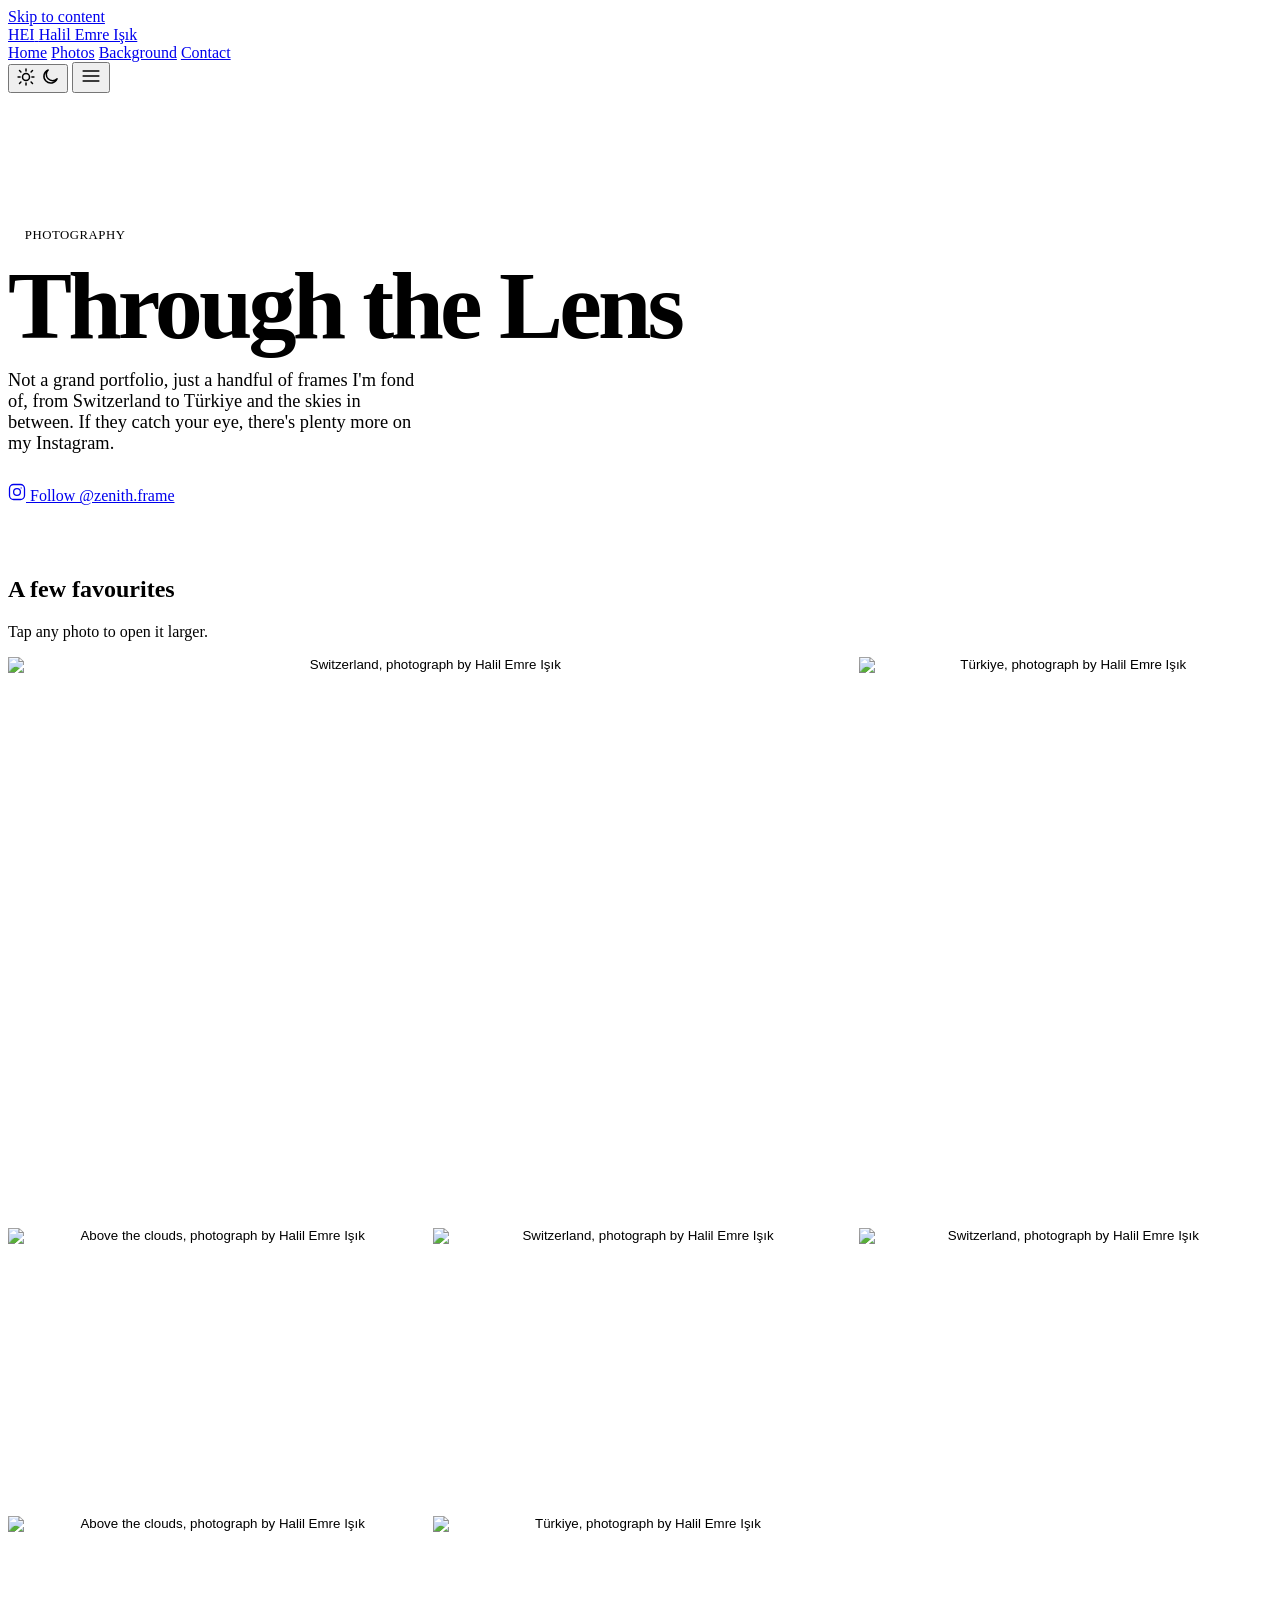
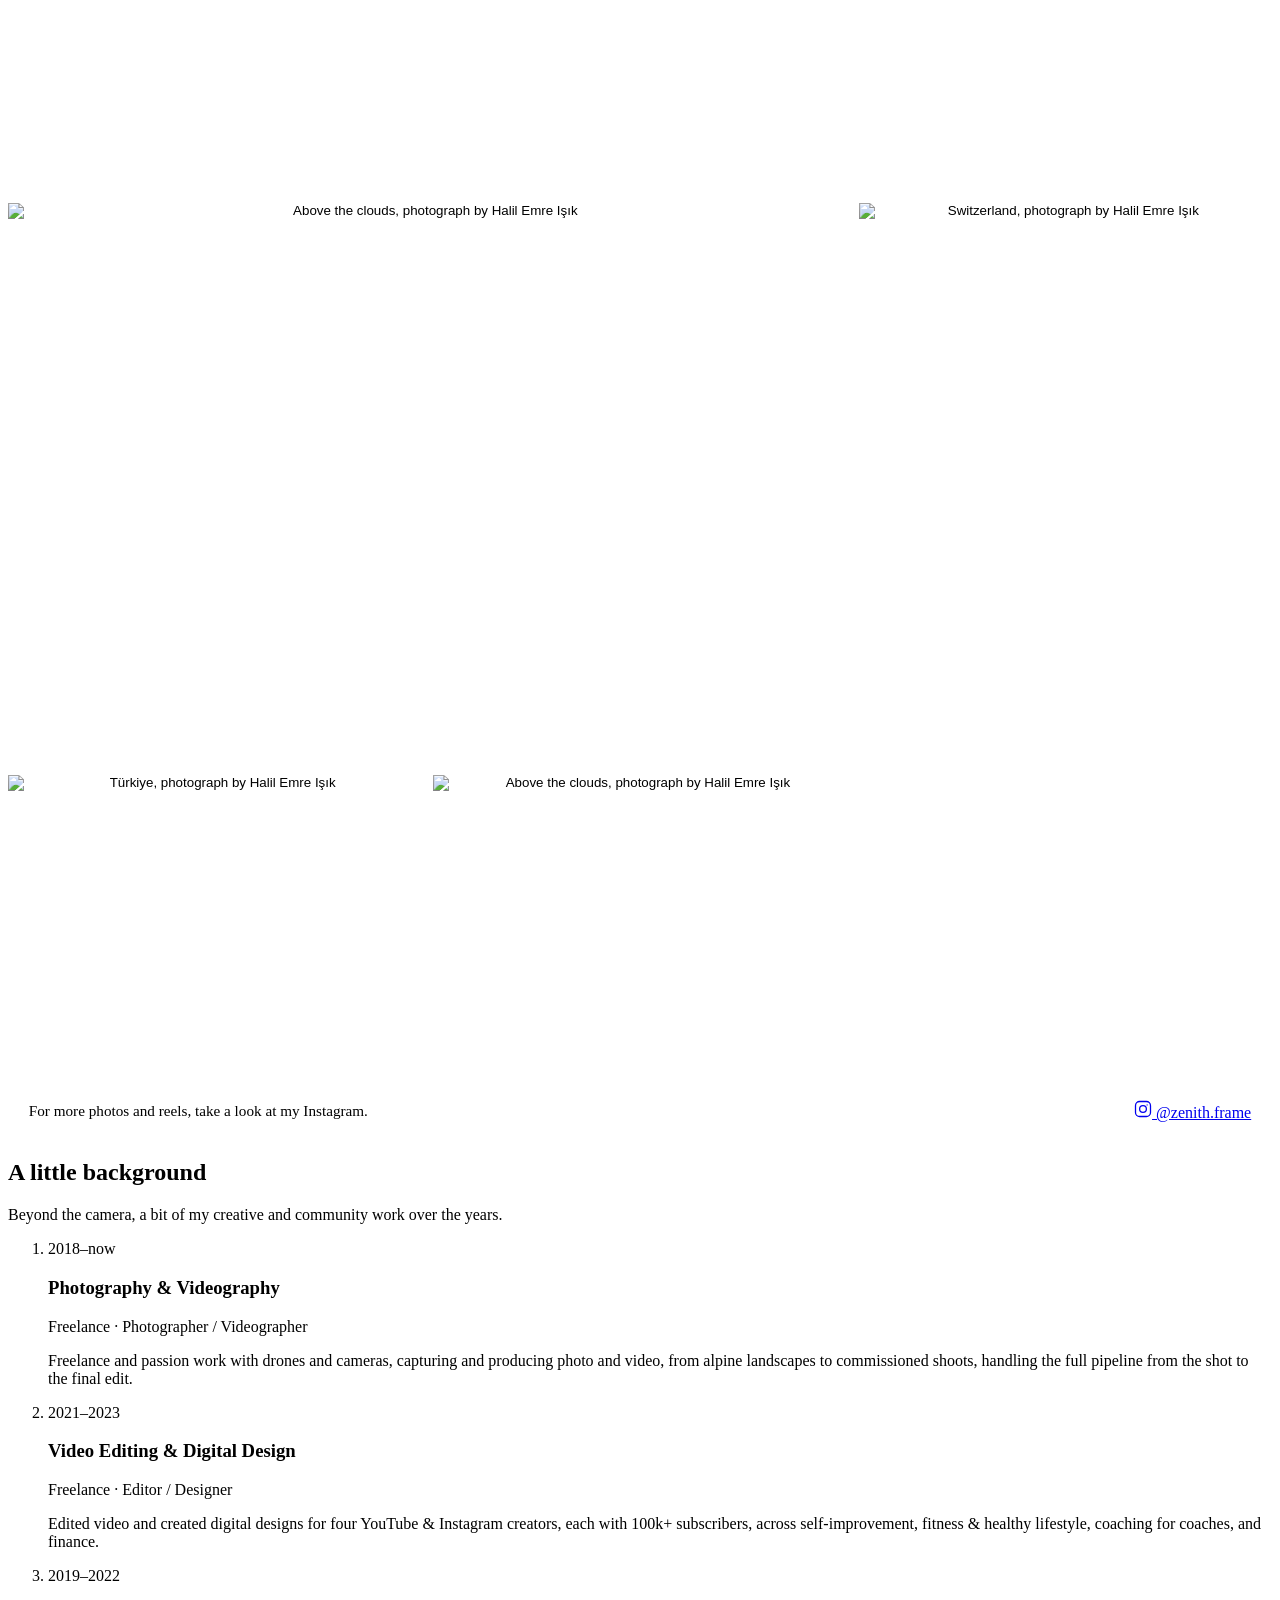
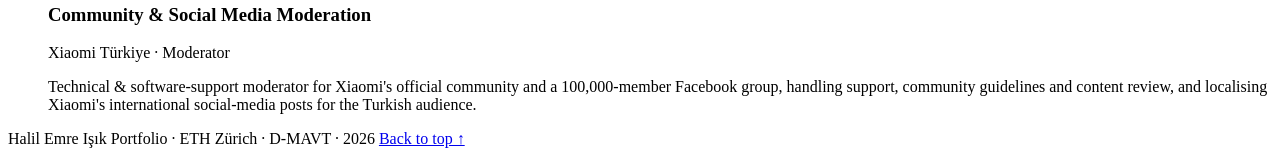
==== portfolio.html @ f8daff3b "Add files via upload" ====
<!DOCTYPE html>
<html lang="en">
<head>
  <meta charset="UTF-8" />
  <meta name="viewport" content="width=device-width, initial-scale=1.0" />
  <title>Portfolio · Halil Emre Işık</title>
  <meta name="description" content="Photography, drone videography, and content work by Halil Emre Işık · ETH Zürich." />
  <meta name="author" content="Halil Emre Işık" />

  <link rel="preconnect" href="https://fonts.googleapis.com" />
  <link rel="preconnect" href="https://fonts.gstatic.com" crossorigin />
  <link href="https://fonts.googleapis.com/css2?family=IBM+Plex+Mono:wght@400;500&family=IBM+Plex+Sans:wght@400;500;600&family=Space+Grotesk:wght@500;600;700&display=swap" rel="stylesheet" />

  <link rel="stylesheet" href="css/style.css" />

  <style>
    /* ============================================================
       PORTFOLIO PAGE - extra styles only
       ============================================================ */

    /* Banner */
    .port-banner {
      padding-top: calc(68px + clamp(2.5rem, 5vw, 4.5rem));
      padding-bottom: clamp(2rem, 4vw, 3.25rem);
      border-bottom: 1px solid var(--line);
    }
    .port-banner__eyebrow {
      display: inline-flex;
      align-items: center;
      gap: 0.55rem;
      font-family: var(--font-mono);
      font-size: 0.8rem;
      letter-spacing: 0.04em;
      text-transform: uppercase;
      color: var(--muted);
      margin: 0 0 1.1rem;
    }
    .port-banner__eyebrow .dot {
      width: 8px; height: 8px;
      border-radius: 50%;
      background: var(--accent);
      box-shadow: 0 0 0 4px var(--accent-soft);
      flex-shrink: 0;
    }
    .port-banner__title {
      font-family: var(--font-display);
      font-size: clamp(3rem, 8vw, 6rem);
      font-weight: 700;
      letter-spacing: -0.04em;
      color: var(--text-strong);
      line-height: 0.95;
      margin: 0 0 1.1rem;
    }
    .port-banner__sub {
      color: var(--muted);
      font-size: clamp(1rem, 0.95rem + 0.3vw, 1.15rem);
      max-width: 46ch;
      margin-bottom: 1.85rem;
      text-wrap: pretty;
    }
    .port-nav {
      display: flex;
      flex-wrap: wrap;
      gap: 0.5rem;
    }
    .port-nav a {
      display: inline-flex;
      align-items: center;
      gap: 0.4rem;
      font-size: 0.88rem;
      font-weight: 500;
      padding: 0.48rem 1.1rem;
      border: 1px solid var(--line-strong);
      border-radius: 999px;
      color: var(--text);
      background: var(--surface);
      transition: border-color 0.2s ease, color 0.2s ease, transform 0.15s ease;
    }
    .port-nav a:hover {
      border-color: var(--accent);
      color: var(--accent);
      transform: translateY(-2px);
    }

    /* ── Photo grid ─────────────────────────────────────────── */
    .photo-grid {
      display: grid;
      grid-template-columns: repeat(3, 1fr);
      gap: 0.75rem;
    }
    .photo-cell {
      aspect-ratio: 3 / 2;
      border-radius: var(--radius-sm);
      overflow: hidden;
      position: relative;
      background-color: var(--bg-2);
      background-image:
        repeating-linear-gradient(
          -45deg,
          transparent 0,
          transparent 5px,
          var(--line) 5px,
          var(--line) 5.75px
        );
      border: 1px solid var(--line);
      transition: transform 0.25s ease, box-shadow 0.25s ease;
      cursor: pointer;
    }
    .photo-cell:hover { transform: scale(1.015); box-shadow: var(--shadow-md); }
    .photo-cell--wide { grid-column: span 2; }

    .photo-ph {
      position: absolute;
      inset: 0;
      display: flex;
      flex-direction: column;
      align-items: center;
      justify-content: center;
      gap: 0.4rem;
    }
    .photo-ph__icon {
      display: inline-grid;
      place-items: center;
      width: 40px; height: 40px;
      border-radius: 50%;
      background: var(--surface);
      border: 1px solid var(--line-strong);
      color: var(--muted);
      margin-bottom: 0.2rem;
    }
    .photo-ph__label {
      font-family: var(--font-mono);
      font-size: 0.72rem;
      text-transform: uppercase;
      letter-spacing: 0.07em;
      color: var(--muted);
    }
    .photo-ph__sub { font-size: 0.77rem; color: var(--faint); }

    /* ── Video grid ─────────────────────────────────────────── */
    .video-grid {
      display: grid;
      grid-template-columns: repeat(3, 1fr);
      gap: 1.25rem;
    }
    .video-card {
      border-radius: var(--radius);
      overflow: hidden;
      border: 1px solid var(--line);
      background: var(--surface);
      box-shadow: var(--shadow-sm);
      transition: transform 0.25s ease, box-shadow 0.25s ease;
    }
    .video-card:hover { transform: translateY(-4px); box-shadow: var(--shadow-md); }
    .video-card__thumb {
      aspect-ratio: 16 / 9;
      position: relative;
      background-color: var(--bg-2);
      background-image:
        repeating-linear-gradient(
          -45deg,
          transparent 0,
          transparent 5px,
          var(--line) 5px,
          var(--line) 5.75px
        );
      display: flex;
      align-items: center;
      justify-content: center;
    }
    .play-btn {
      width: 52px; height: 52px;
      border-radius: 50%;
      border: 1.5px solid var(--line-strong);
      background: var(--surface);
      color: var(--muted);
      cursor: pointer;
      display: grid;
      place-items: center;
      box-shadow: var(--shadow-sm);
      transition: transform 0.2s ease, background-color 0.2s ease, color 0.2s ease, border-color 0.2s ease;
      position: relative;
      z-index: 1;
    }
    .play-btn:hover {
      transform: scale(1.14);
      background: var(--accent);
      border-color: var(--accent);
      color: var(--on-accent);
    }
    .video-thumb-label {
      position: absolute;
      bottom: 0.6rem;
      left: 0.7rem;
      font-family: var(--font-mono);
      font-size: 0.67rem;
      text-transform: uppercase;
      letter-spacing: 0.05em;
      color: var(--muted);
      background: var(--surface);
      padding: 0.18rem 0.45rem;
      border-radius: 4px;
      border: 1px solid var(--line);
    }
    .video-card__info {
      padding: clamp(0.9rem, 2vw, 1.2rem);
    }
    .video-card__info h3 { font-size: 1.02rem; margin-bottom: 0.3rem; }
    .video-card__info p  { font-size: 0.87rem; color: var(--muted); margin: 0; }

    /* ── Placeholder note ───────────────────────────────────── */
    .add-note {
      margin-top: 2rem;
      padding: 0.9rem 1.2rem;
      background: var(--accent-soft);
      border: 1px dashed var(--accent);
      border-radius: var(--radius-sm);
      font-family: var(--font-mono);
      font-size: 0.8rem;
      color: var(--accent);
      line-height: 1.65;
    }

    /* ── Instagram call-to-action ───────────────────────────── */
    .ig-cta {
      margin-top: 2rem;
      display: flex;
      flex-wrap: wrap;
      align-items: center;
      gap: 0.6rem 1.1rem;
      padding: 1.1rem 1.3rem;
      background: var(--accent-soft);
      border: 1px solid var(--line-strong);
      border-radius: var(--radius-sm);
    }
    .ig-cta p {
      margin: 0;
      color: var(--text);
      font-size: 0.95rem;
    }
    .ig-cta .btn { margin-left: auto; }

    .banner-cta { margin-top: 0.5rem; }

    /* ── Gallery ────────────────────────────────────────────── */
    .gallery {
      display: grid;
      grid-template-columns: repeat(3, 1fr);
      gap: 0.75rem;
    }
    .ph-cell {
      margin: 0;
      padding: 0;
      border: 1px solid var(--line);
      border-radius: var(--radius-sm);
      overflow: hidden;
      background: var(--bg-2);
      aspect-ratio: 3 / 2;
      cursor: zoom-in;
      position: relative;
      transition: transform 0.25s ease, box-shadow 0.25s ease;
    }
    .ph-cell--wide { grid-column: span 2; }
    .ph-cell img {
      width: 100%;
      height: 100%;
      object-fit: cover;
      display: block;
      transition: transform 0.45s ease;
    }
    .ph-cell:hover { box-shadow: var(--shadow-md); }
    .ph-cell:hover img { transform: scale(1.04); }
    .ph-cell:focus-visible { outline: 2px solid var(--accent); outline-offset: 3px; }

    /* ── Lightbox + chooser ─────────────────────────────────── */
    .lb {
      position: fixed;
      inset: 0;
      z-index: 1000;
      display: grid;
      place-items: center;
      padding: 1.5rem;
      background: rgba(6, 8, 12, 0.93);
      backdrop-filter: blur(4px);
    }
    .lb[hidden] { display: none; }
    .lb__close {
      position: absolute;
      top: 1rem;
      right: 1.1rem;
      width: 44px;
      height: 44px;
      border-radius: 50%;
      border: 1px solid rgba(255, 255, 255, 0.3);
      background: rgba(255, 255, 255, 0.08);
      color: #fff;
      font-size: 1.5rem;
      line-height: 1;
      cursor: pointer;
    }
    .lb__close:hover { background: rgba(255, 255, 255, 0.18); }
    .lb__chooser { text-align: center; color: #fff; max-width: 32rem; }
    .lb__q {
      font-family: var(--font-display);
      font-size: clamp(1.3rem, 3vw, 1.85rem);
      line-height: 1.2;
      margin: 0 0 1.6rem;
    }
    .lb__choices { display: flex; flex-wrap: wrap; gap: 0.8rem; justify-content: center; }
    .lb__choices .btn { min-width: 12rem; justify-content: center; }
    .btn-outline-light {
      border: 1px solid rgba(255, 255, 255, 0.55);
      color: #fff;
      background: transparent;
    }
    .btn-outline-light:hover { background: rgba(255, 255, 255, 0.12); }
    .lb__hint {
      margin-top: 1.2rem;
      font-family: var(--font-mono);
      font-size: 0.8rem;
      color: rgba(255, 255, 255, 0.6);
    }
    .lb__figure {
      margin: 0;
      max-width: 100%;
      max-height: 100%;
      display: flex;
      flex-direction: column;
      align-items: center;
      gap: 0.85rem;
    }
    .lb__figure[hidden] { display: none; }
    .lb__img {
      max-width: 100%;
      max-height: 80vh;
      object-fit: contain;
      border-radius: 6px;
      box-shadow: 0 24px 70px rgba(0, 0, 0, 0.55);
    }
    .lb__cap {
      display: flex;
      flex-wrap: wrap;
      align-items: center;
      justify-content: center;
      gap: 0.5rem 1rem;
      color: rgba(255, 255, 255, 0.82);
      font-size: 0.9rem;
    }
    .lb__switch {
      border: 1px solid rgba(255, 255, 255, 0.3);
      background: none;
      color: #fff;
      border-radius: 999px;
      padding: 0.32rem 0.85rem;
      font-size: 0.8rem;
      cursor: pointer;
    }
    .lb__switch:hover { background: rgba(255, 255, 255, 0.15); }

    /* ── Responsive ─────────────────────────────────────────── */
    @media (max-width: 900px) {
      .video-grid { grid-template-columns: repeat(2, 1fr); }
    }
    @media (max-width: 680px) {
      .gallery { grid-template-columns: repeat(2, 1fr); }
    }
    @media (max-width: 480px) {
      .gallery { grid-template-columns: 1fr; }
      .ph-cell--wide { grid-column: span 1; }
      .video-grid { grid-template-columns: 1fr; }
    }
  </style>

  <script>
    (function () {
      try {
        var saved = localStorage.getItem('theme');
        var prefersDark = window.matchMedia('(prefers-color-scheme: dark)').matches;
        var theme = saved || (prefersDark ? 'dark' : 'light');
        document.documentElement.setAttribute('data-theme', theme);
      } catch (e) {
        document.documentElement.setAttribute('data-theme', 'light');
      }
    })();
  </script>
</head>
<body>
  <a class="skip-link" href="#main">Skip to content</a>

  <!-- ============================== HEADER ============================== -->
  <header class="site-header scrolled" id="top">
    <div class="wrap header-inner">
      <a class="brand" href="index.html" aria-label="Halil Emre Işık, home">
        <span class="brand-mark" aria-hidden="true">HEI</span>
        <span class="brand-name">Halil&nbsp;Emre&nbsp;Işık</span>
      </a>

      <nav class="nav" aria-label="Primary">
        <a href="index.html">Home</a>
        <a href="#photography">Photos</a>
        <a href="#content">Background</a>
        <a href="index.html#contact">Contact</a>
      </nav>

      <div class="header-actions">
        <button id="theme-toggle" class="icon-btn" type="button" aria-label="Switch colour theme" aria-pressed="false">
          <svg class="icon icon-sun" viewBox="0 0 24 24" width="20" height="20" fill="none" stroke="currentColor" stroke-width="1.8" stroke-linecap="round" aria-hidden="true">
            <circle cx="12" cy="12" r="4.2" />
            <path d="M12 2.5v2.4M12 19.1v2.4M4.2 4.2l1.7 1.7M18.1 18.1l1.7 1.7M2.5 12h2.4M19.1 12h2.4M4.2 19.8l1.7-1.7M18.1 5.9l1.7-1.7" />
          </svg>
          <svg class="icon icon-moon" viewBox="0 0 24 24" width="20" height="20" fill="none" stroke="currentColor" stroke-width="1.8" stroke-linecap="round" stroke-linejoin="round" aria-hidden="true">
            <path d="M20.5 14.2A8.2 8.2 0 1 1 9.8 3.5a6.4 6.4 0 0 0 10.7 10.7z" />
          </svg>
        </button>

        <button id="nav-toggle" class="icon-btn nav-toggle" type="button" aria-label="Open menu" aria-expanded="false" aria-controls="mobile-nav">
          <svg viewBox="0 0 24 24" width="22" height="22" fill="none" stroke="currentColor" stroke-width="1.8" stroke-linecap="round" aria-hidden="true">
            <path d="M3.5 6.5h17M3.5 12h17M3.5 17.5h17" />
          </svg>
        </button>
      </div>
    </div>

    <nav id="mobile-nav" class="mobile-nav" aria-label="Mobile" hidden>
      <a href="index.html">Home</a>
      <a href="#photography">Photos</a>
      <a href="#content">Background</a>
      <a href="index.html#contact">Contact</a>
    </nav>
  </header>

  <main id="main">

    <!-- ============================== BANNER ============================== -->
    <section class="port-banner" id="port-top" aria-label="Portfolio introduction">
      <div class="wrap">
        <p class="port-banner__eyebrow"><span class="dot" aria-hidden="true"></span>Photography</p>
        <h1 class="port-banner__title">Through the Lens</h1>
        <p class="port-banner__sub">
          Not a grand portfolio, just a handful of frames I'm fond of, from Switzerland to
          Türkiye and the skies in between. If they catch your eye, there's plenty more on my
          Instagram.
        </p>
        <div class="banner-cta">
          <a class="btn btn-primary" href="https://www.instagram.com/zenith.frame/" target="_blank" rel="noopener">
            <svg viewBox="0 0 24 24" width="18" height="18" fill="none" stroke="currentColor" stroke-width="1.7" stroke-linecap="round" stroke-linejoin="round" aria-hidden="true"><rect x="2" y="2" width="20" height="20" rx="5.5"/><circle cx="12" cy="12" r="4.5"/><circle cx="17.5" cy="6.5" r="0.8" fill="currentColor" stroke="none"/></svg>
            Follow @zenith.frame
          </a>
        </div>
      </div>
    </section>

    <!-- ============================ PHOTOGRAPHY =========================== -->
    <section class="section section--alt" id="photography" aria-labelledby="photo-title">
      <div class="wrap">
        <header class="section-head reveal">
          <h2 id="photo-title" class="section-title">A few favourites</h2>
          <p class="section-sub">Tap any photo to open it larger.</p>
        </header>

        <div class="gallery">
          <button class="ph-cell ph-cell--wide reveal" type="button" data-preview="img/gallery/ch-2.webp" data-caption="Switzerland">
            <img src="img/gallery/ch-2-thumb.webp" loading="lazy" alt="Switzerland, photograph by Halil Emre Işık" />
          </button>
          <button class="ph-cell reveal" type="button" data-preview="img/gallery/tr-1.webp" data-caption="Türkiye">
            <img src="img/gallery/tr-1-thumb.webp" loading="lazy" alt="Türkiye, photograph by Halil Emre Işık" />
          </button>
          <button class="ph-cell reveal" type="button" data-preview="img/gallery/sky-1.webp" data-caption="Above the clouds">
            <img src="img/gallery/sky-1-thumb.webp" loading="lazy" alt="Above the clouds, photograph by Halil Emre Işık" />
          </button>
          <button class="ph-cell reveal" type="button" data-preview="img/gallery/ch-1.webp" data-caption="Switzerland">
            <img src="img/gallery/ch-1-thumb.webp" loading="lazy" alt="Switzerland, photograph by Halil Emre Işık" />
          </button>
          <button class="ph-cell reveal" type="button" data-preview="img/gallery/ch-3.webp" data-caption="Switzerland">
            <img src="img/gallery/ch-3-thumb.webp" loading="lazy" alt="Switzerland, photograph by Halil Emre Işık" />
          </button>
          <button class="ph-cell reveal" type="button" data-preview="img/gallery/sky-2.webp" data-caption="Above the clouds">
            <img src="img/gallery/sky-2-thumb.webp" loading="lazy" alt="Above the clouds, photograph by Halil Emre Işık" />
          </button>
          <button class="ph-cell reveal" type="button" data-preview="img/gallery/tr-2.webp" data-caption="Türkiye">
            <img src="img/gallery/tr-2-thumb.webp" loading="lazy" alt="Türkiye, photograph by Halil Emre Işık" />
          </button>
          <button class="ph-cell ph-cell--wide reveal" type="button" data-preview="img/gallery/sky-4.webp" data-caption="Above the clouds">
            <img src="img/gallery/sky-4-thumb.webp" loading="lazy" alt="Above the clouds, photograph by Halil Emre Işık" />
          </button>
          <button class="ph-cell reveal" type="button" data-preview="img/gallery/ch-4.webp" data-caption="Switzerland">
            <img src="img/gallery/ch-4-thumb.webp" loading="lazy" alt="Switzerland, photograph by Halil Emre Işık" />
          </button>
          <button class="ph-cell reveal" type="button" data-preview="img/gallery/tr-3.webp" data-caption="Türkiye">
            <img src="img/gallery/tr-3-thumb.webp" loading="lazy" alt="Türkiye, photograph by Halil Emre Işık" />
          </button>
          <button class="ph-cell reveal" type="button" data-preview="img/gallery/sky-3.webp" data-caption="Above the clouds">
            <img src="img/gallery/sky-3-thumb.webp" loading="lazy" alt="Above the clouds, photograph by Halil Emre Işık" />
          </button>
        </div>

        <div class="ig-cta reveal">
          <p>For more photos and reels, take a look at my Instagram.</p>
          <a class="btn btn-primary" href="https://www.instagram.com/zenith.frame/" target="_blank" rel="noopener">
            <svg viewBox="0 0 24 24" width="18" height="18" fill="none" stroke="currentColor" stroke-width="1.7" stroke-linecap="round" stroke-linejoin="round" aria-hidden="true"><rect x="2" y="2" width="20" height="20" rx="5.5"/><circle cx="12" cy="12" r="4.5"/><circle cx="17.5" cy="6.5" r="0.8" fill="currentColor" stroke="none"/></svg>
            @zenith.frame
          </a>
        </div>
      </div>
    </section>

    <!-- ========================== CONTENT WORK =========================== -->
    <section class="section section--alt" id="content" aria-labelledby="content-title">
      <div class="wrap">
        <header class="section-head reveal">
          <h2 id="content-title" class="section-title">A little background</h2>
          <p class="section-sub">Beyond the camera, a bit of my creative and community work over the years.</p>
        </header>

        <ol class="timeline">
          <li class="t-item reveal">
            <div class="t-when">2018–now</div>
            <div class="t-body">
              <h3>Photography &amp; Videography</h3>
              <p class="t-place">Freelance · Photographer / Videographer</p>
              <p class="t-note">
                Freelance and passion work with drones and cameras, capturing and producing
                photo and video, from alpine landscapes to commissioned shoots, handling the
                full pipeline from the shot to the final edit.
              </p>
            </div>
          </li>
          <li class="t-item reveal">
            <div class="t-when">2021–2023</div>
            <div class="t-body">
              <h3>Video Editing &amp; Digital Design</h3>
              <p class="t-place">Freelance · Editor / Designer</p>
              <p class="t-note">
                Edited video and created digital designs for four YouTube &amp; Instagram
                creators, each with 100k+ subscribers, across self-improvement,
                fitness &amp; healthy lifestyle, coaching for coaches, and finance.
              </p>
            </div>
          </li>
          <li class="t-item reveal">
            <div class="t-when">2019–2022</div>
            <div class="t-body">
              <h3>Community &amp; Social Media Moderation</h3>
              <p class="t-place">Xiaomi Türkiye · Moderator</p>
              <p class="t-note">
                Technical &amp; software-support moderator for Xiaomi's official community and a
                100,000-member Facebook group, handling support, community guidelines and
                content review, and localising Xiaomi's international social-media posts for the
                Turkish audience.
              </p>
            </div>
          </li>
        </ol>
      </div>
    </section>

  </main>

  <!-- ============================ LIGHTBOX ============================== -->
  <div class="lb" id="lightbox" hidden>
    <button class="lb__close" id="lb-close" type="button" aria-label="Close">&times;</button>

    <!-- The image -->
    <figure class="lb__figure" id="lb-figure">
      <img class="lb__img" id="lb-img" alt="" />
      <figcaption class="lb__cap">
        <span id="lb-cap"></span>
      </figcaption>
    </figure>
  </div>

  <!-- ============================== FOOTER ============================== -->
  <footer class="site-footer">
    <div class="wrap footer-inner">
      <span class="foot-brand">Halil Emre Işık</span>
      <span class="foot-meta">Portfolio · ETH Zürich · D-MAVT · <span id="year">2026</span></span>
      <a class="foot-top" href="#port-top">Back to top ↑</a>
    </div>
  </footer>

  <script src="js/main.js"></script>

  <!-- Gallery lightbox: click a photo to view it larger -->
  <script>
    (function () {
      var lb = document.getElementById('lightbox');
      if (!lb) return;
      var imgEl = document.getElementById('lb-img');
      var capEl = document.getElementById('lb-cap');
      function close() {
        lb.hidden = true;
        imgEl.removeAttribute('src');
        document.body.style.overflow = '';
      }
      document.querySelectorAll('.ph-cell').forEach(function (cell) {
        cell.addEventListener('click', function () {
          imgEl.src = cell.getAttribute('data-preview');
          imgEl.alt = cell.getAttribute('data-caption') || '';
          capEl.textContent = cell.getAttribute('data-caption') || '';
          lb.hidden = false;
          document.body.style.overflow = 'hidden';
        });
      });
      document.getElementById('lb-close').addEventListener('click', close);
      lb.addEventListener('click', function (e) { if (e.target === lb) close(); });
      document.addEventListener('keydown', function (e) {
        if (e.key === 'Escape' && !lb.hidden) close();
      });
    })();
  </script>
</body>
</html>
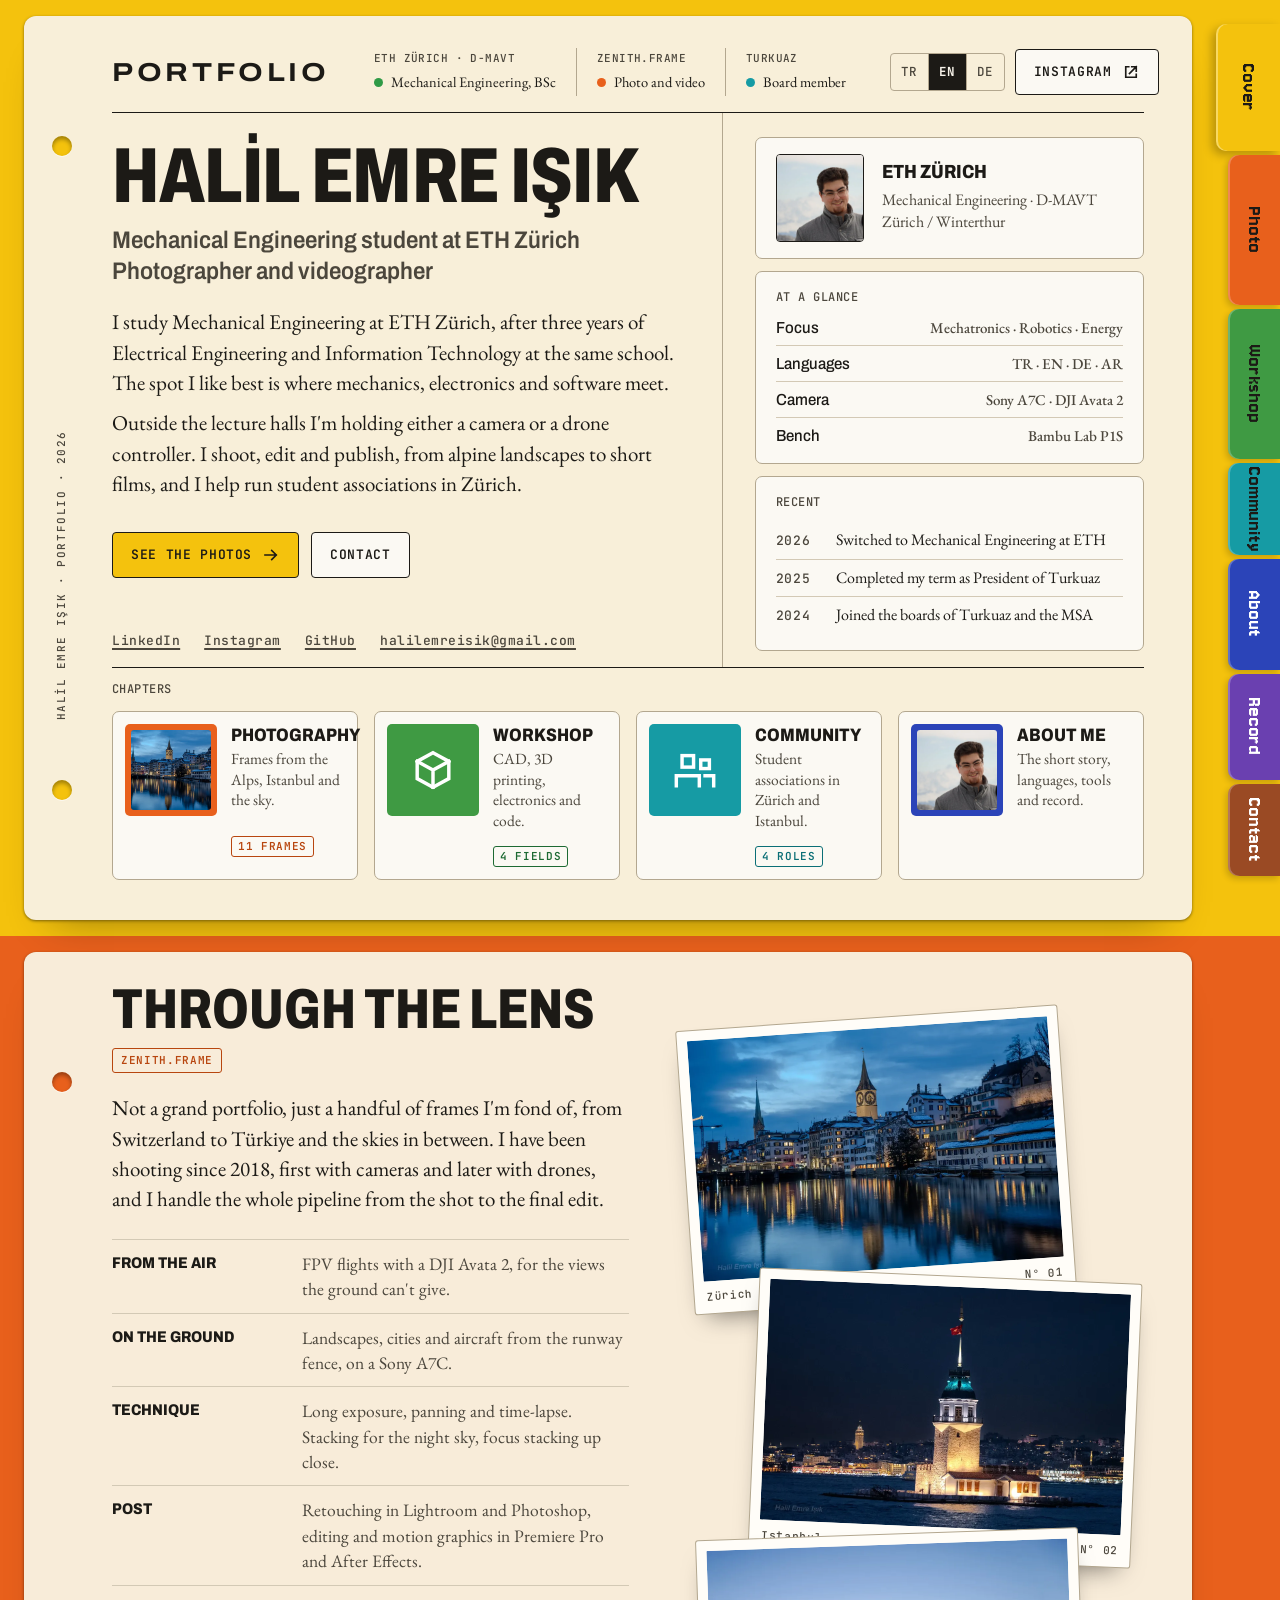
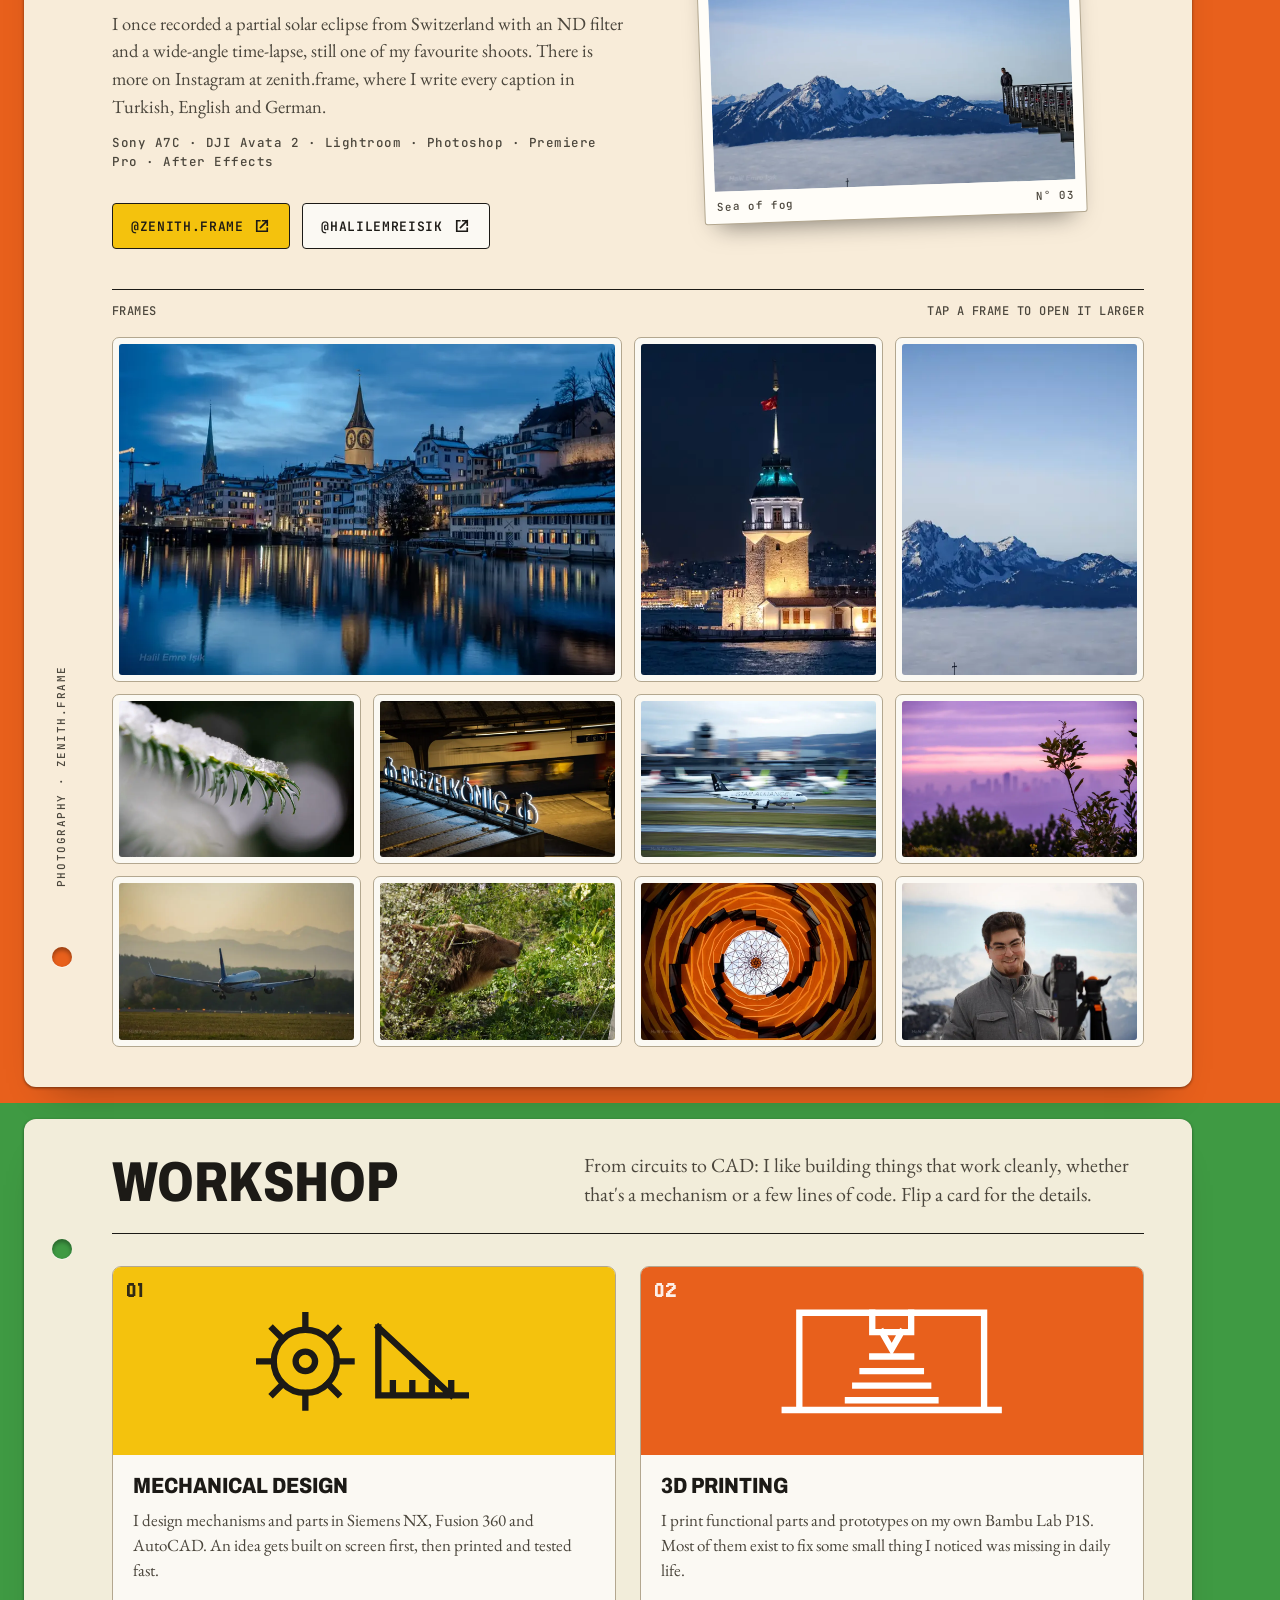
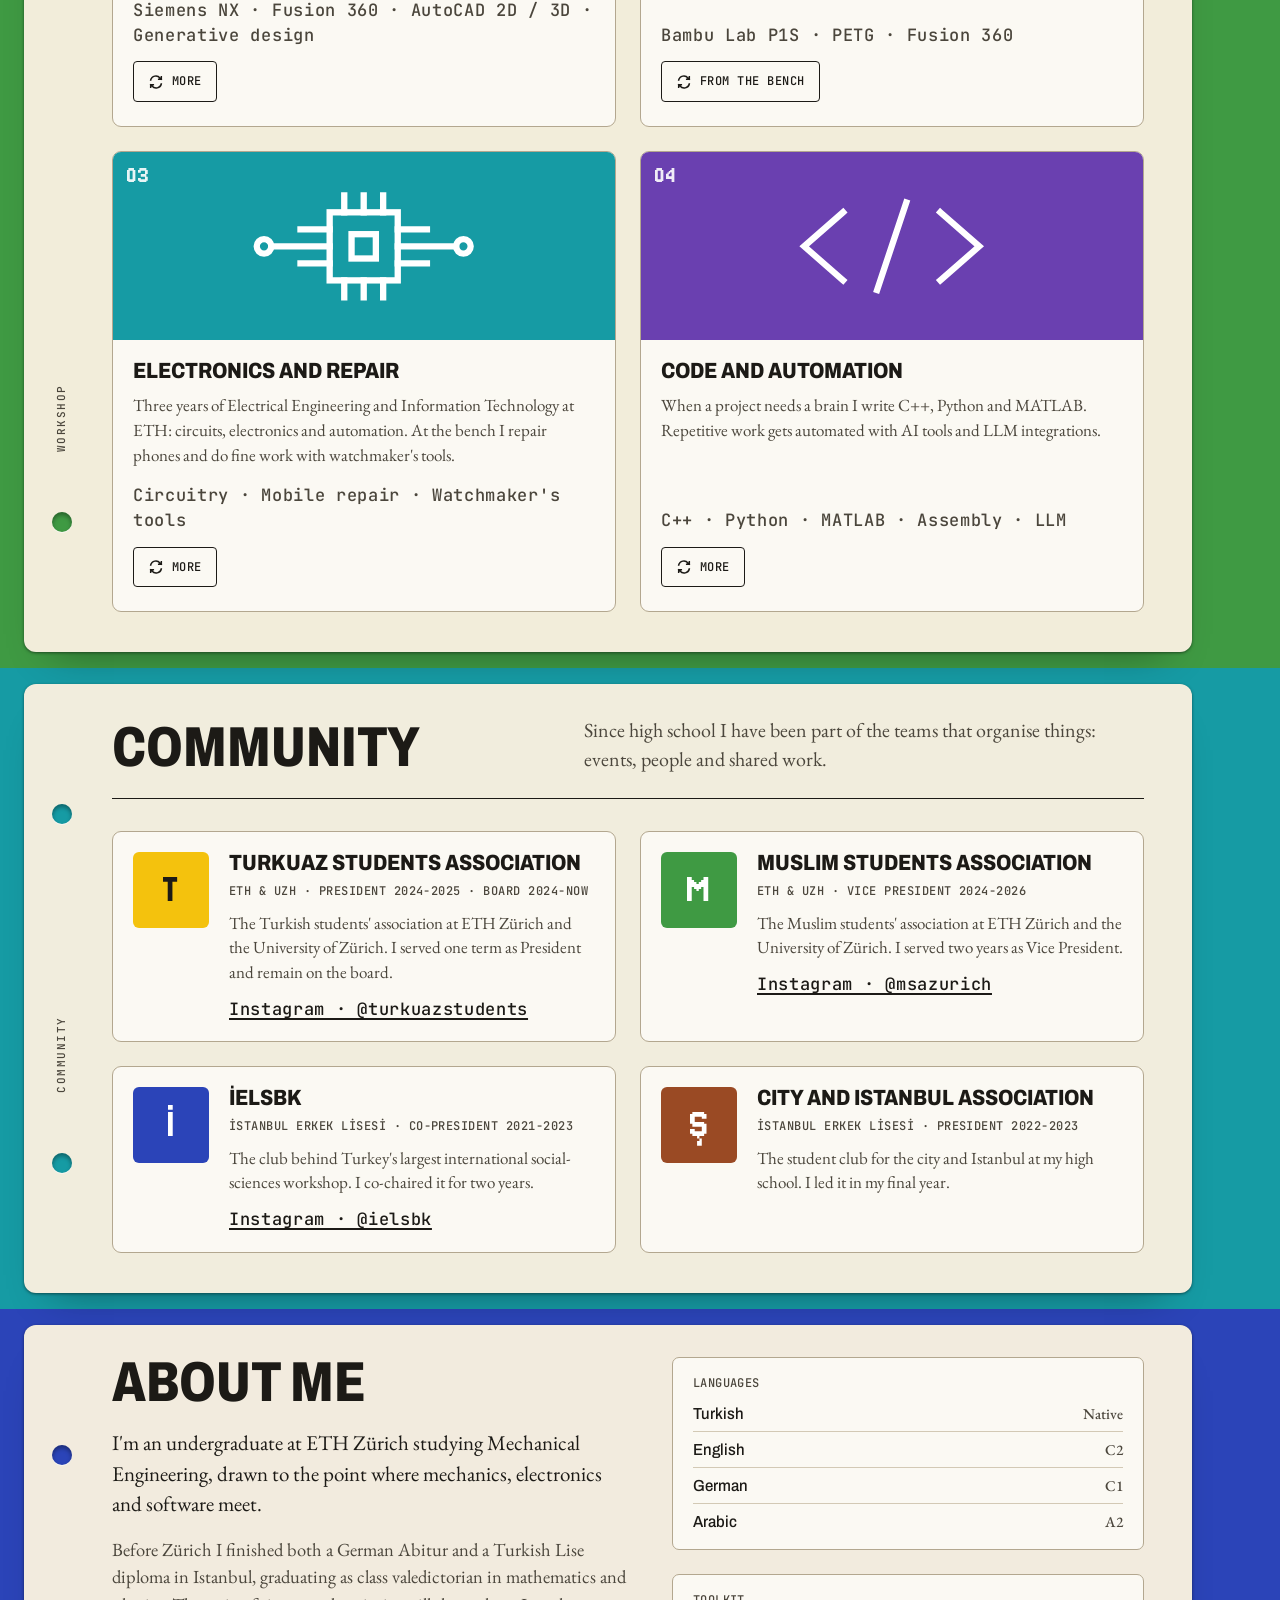
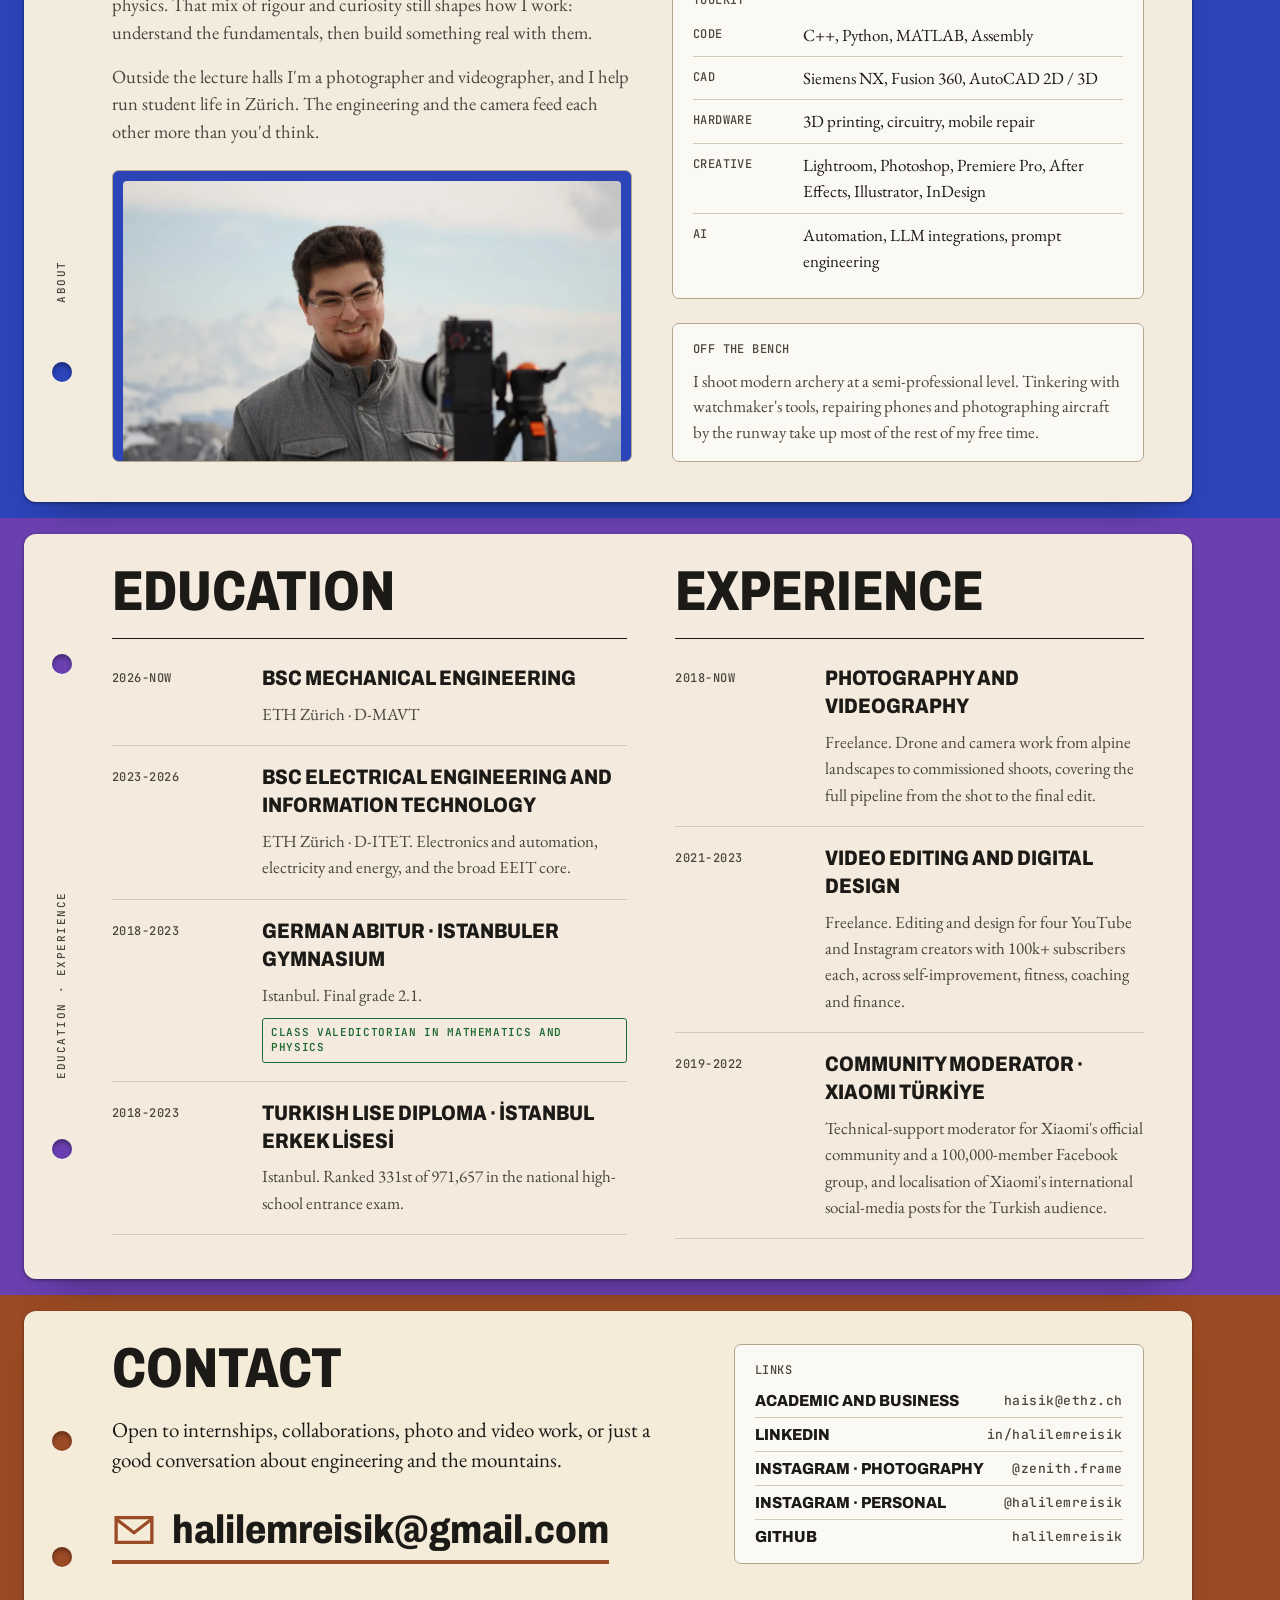
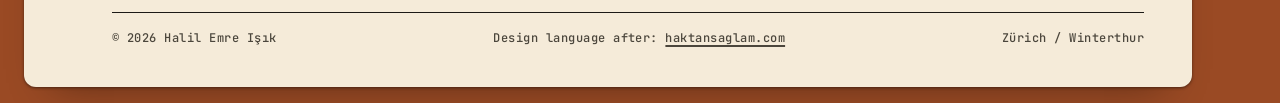
==== commit 953ef242: "Redesign site as a ring-binder manual: chapters, tab rail, TR/EN/DE Co-Authored-By: Claude Fable 5.2" ====
--- a/portfolio.html
+++ b/portfolio.html
@@ -1,612 +1,11 @@
-<!DOCTYPE html>
+<!doctype html>
 <html lang="en">
 <head>
-  <meta charset="UTF-8" />
-  <meta name="viewport" content="width=device-width, initial-scale=1.0" />
-  <title>Portfolio · Halil Emre Işık</title>
-  <meta name="description" content="Photography, drone videography, and content work by Halil Emre Işık · ETH Zürich." />
-  <meta name="author" content="Halil Emre Işık" />
-
-  <link rel="preconnect" href="https://fonts.googleapis.com" />
-  <link rel="preconnect" href="https://fonts.gstatic.com" crossorigin />
-  <link href="https://fonts.googleapis.com/css2?family=IBM+Plex+Mono:wght@400;500&family=IBM+Plex+Sans:wght@400;500;600&family=Space+Grotesk:wght@500;600;700&display=swap" rel="stylesheet" />
-
-  <link rel="stylesheet" href="css/style.css" />
-
-  <style>
-    /* ============================================================
-       PORTFOLIO PAGE - extra styles only
-       ============================================================ */
-
-    /* Banner */
-    .port-banner {
-      padding-top: calc(68px + clamp(2.5rem, 5vw, 4.5rem));
-      padding-bottom: clamp(2rem, 4vw, 3.25rem);
-      border-bottom: 1px solid var(--line);
-    }
-    .port-banner__eyebrow {
-      display: inline-flex;
-      align-items: center;
-      gap: 0.55rem;
-      font-family: var(--font-mono);
-      font-size: 0.8rem;
-      letter-spacing: 0.04em;
-      text-transform: uppercase;
-      color: var(--muted);
-      margin: 0 0 1.1rem;
-    }
-    .port-banner__eyebrow .dot {
-      width: 8px; height: 8px;
-      border-radius: 50%;
-      background: var(--accent);
-      box-shadow: 0 0 0 4px var(--accent-soft);
-      flex-shrink: 0;
-    }
-    .port-banner__title {
-      font-family: var(--font-display);
-      font-size: clamp(3rem, 8vw, 6rem);
-      font-weight: 700;
-      letter-spacing: -0.04em;
-      color: var(--text-strong);
-      line-height: 0.95;
-      margin: 0 0 1.1rem;
-    }
-    .port-banner__sub {
-      color: var(--muted);
-      font-size: clamp(1rem, 0.95rem + 0.3vw, 1.15rem);
-      max-width: 46ch;
-      margin-bottom: 1.85rem;
-      text-wrap: pretty;
-    }
-    .port-nav {
-      display: flex;
-      flex-wrap: wrap;
-      gap: 0.5rem;
-    }
-    .port-nav a {
-      display: inline-flex;
-      align-items: center;
-      gap: 0.4rem;
-      font-size: 0.88rem;
-      font-weight: 500;
-      padding: 0.48rem 1.1rem;
-      border: 1px solid var(--line-strong);
-      border-radius: 999px;
-      color: var(--text);
-      background: var(--surface);
-      transition: border-color 0.2s ease, color 0.2s ease, transform 0.15s ease;
-    }
-    .port-nav a:hover {
-      border-color: var(--accent);
-      color: var(--accent);
-      transform: translateY(-2px);
-    }
-
-    /* ── Photo grid ─────────────────────────────────────────── */
-    .photo-grid {
-      display: grid;
-      grid-template-columns: repeat(3, 1fr);
-      gap: 0.75rem;
-    }
-    .photo-cell {
-      aspect-ratio: 3 / 2;
-      border-radius: var(--radius-sm);
-      overflow: hidden;
-      position: relative;
-      background-color: var(--bg-2);
-      background-image:
-        repeating-linear-gradient(
-          -45deg,
-          transparent 0,
-          transparent 5px,
-          var(--line) 5px,
-          var(--line) 5.75px
-        );
-      border: 1px solid var(--line);
-      transition: transform 0.25s ease, box-shadow 0.25s ease;
-      cursor: pointer;
-    }
-    .photo-cell:hover { transform: scale(1.015); box-shadow: var(--shadow-md); }
-    .photo-cell--wide { grid-column: span 2; }
-
-    .photo-ph {
-      position: absolute;
-      inset: 0;
-      display: flex;
-      flex-direction: column;
-      align-items: center;
-      justify-content: center;
-      gap: 0.4rem;
-    }
-    .photo-ph__icon {
-      display: inline-grid;
-      place-items: center;
-      width: 40px; height: 40px;
-      border-radius: 50%;
-      background: var(--surface);
-      border: 1px solid var(--line-strong);
-      color: var(--muted);
-      margin-bottom: 0.2rem;
-    }
-    .photo-ph__label {
-      font-family: var(--font-mono);
-      font-size: 0.72rem;
-      text-transform: uppercase;
-      letter-spacing: 0.07em;
-      color: var(--muted);
-    }
-    .photo-ph__sub { font-size: 0.77rem; color: var(--faint); }
-
-    /* ── Video grid ─────────────────────────────────────────── */
-    .video-grid {
-      display: grid;
-      grid-template-columns: repeat(3, 1fr);
-      gap: 1.25rem;
-    }
-    .video-card {
-      border-radius: var(--radius);
-      overflow: hidden;
-      border: 1px solid var(--line);
-      background: var(--surface);
-      box-shadow: var(--shadow-sm);
-      transition: transform 0.25s ease, box-shadow 0.25s ease;
-    }
-    .video-card:hover { transform: translateY(-4px); box-shadow: var(--shadow-md); }
-    .video-card__thumb {
-      aspect-ratio: 16 / 9;
-      position: relative;
-      background-color: var(--bg-2);
-      background-image:
-        repeating-linear-gradient(
-          -45deg,
-          transparent 0,
-          transparent 5px,
-          var(--line) 5px,
-          var(--line) 5.75px
-        );
-      display: flex;
-      align-items: center;
-      justify-content: center;
-    }
-    .play-btn {
-      width: 52px; height: 52px;
-      border-radius: 50%;
-      border: 1.5px solid var(--line-strong);
-      background: var(--surface);
-      color: var(--muted);
-      cursor: pointer;
-      display: grid;
-      place-items: center;
-      box-shadow: var(--shadow-sm);
-      transition: transform 0.2s ease, background-color 0.2s ease, color 0.2s ease, border-color 0.2s ease;
-      position: relative;
-      z-index: 1;
-    }
-    .play-btn:hover {
-      transform: scale(1.14);
-      background: var(--accent);
-      border-color: var(--accent);
-      color: var(--on-accent);
-    }
-    .video-thumb-label {
-      position: absolute;
-      bottom: 0.6rem;
-      left: 0.7rem;
-      font-family: var(--font-mono);
-      font-size: 0.67rem;
-      text-transform: uppercase;
-      letter-spacing: 0.05em;
-      color: var(--muted);
-      background: var(--surface);
-      padding: 0.18rem 0.45rem;
-      border-radius: 4px;
-      border: 1px solid var(--line);
-    }
-    .video-card__info {
-      padding: clamp(0.9rem, 2vw, 1.2rem);
-    }
-    .video-card__info h3 { font-size: 1.02rem; margin-bottom: 0.3rem; }
-    .video-card__info p  { font-size: 0.87rem; color: var(--muted); margin: 0; }
-
-    /* ── Placeholder note ───────────────────────────────────── */
-    .add-note {
-      margin-top: 2rem;
-      padding: 0.9rem 1.2rem;
-      background: var(--accent-soft);
-      border: 1px dashed var(--accent);
-      border-radius: var(--radius-sm);
-      font-family: var(--font-mono);
-      font-size: 0.8rem;
-      color: var(--accent);
-      line-height: 1.65;
-    }
-
-    /* ── Instagram call-to-action ───────────────────────────── */
-    .ig-cta {
-      margin-top: 2rem;
-      display: flex;
-      flex-wrap: wrap;
-      align-items: center;
-      gap: 0.6rem 1.1rem;
-      padding: 1.1rem 1.3rem;
-      background: var(--accent-soft);
-      border: 1px solid var(--line-strong);
-      border-radius: var(--radius-sm);
-    }
-    .ig-cta p {
-      margin: 0;
-      color: var(--text);
-      font-size: 0.95rem;
-    }
-    .ig-cta .btn { margin-left: auto; }
-
-    .banner-cta { margin-top: 0.5rem; }
-
-    /* ── Gallery ────────────────────────────────────────────── */
-    .gallery {
-      display: grid;
-      grid-template-columns: repeat(3, 1fr);
-      gap: 0.75rem;
-    }
-    .ph-cell {
-      margin: 0;
-      padding: 0;
-      border: 1px solid var(--line);
-      border-radius: var(--radius-sm);
-      overflow: hidden;
-      background: var(--bg-2);
-      aspect-ratio: 3 / 2;
-      cursor: zoom-in;
-      position: relative;
-      transition: transform 0.25s ease, box-shadow 0.25s ease;
-    }
-    .ph-cell--wide { grid-column: span 2; }
-    .ph-cell img {
-      width: 100%;
-      height: 100%;
-      object-fit: cover;
-      display: block;
-      transition: transform 0.45s ease;
-    }
-    .ph-cell:hover { box-shadow: var(--shadow-md); }
-    .ph-cell:hover img { transform: scale(1.04); }
-    .ph-cell:focus-visible { outline: 2px solid var(--accent); outline-offset: 3px; }
-
-    /* ── Lightbox + chooser ─────────────────────────────────── */
-    .lb {
-      position: fixed;
-      inset: 0;
-      z-index: 1000;
-      display: grid;
-      place-items: center;
-      padding: 1.5rem;
-      background: rgba(6, 8, 12, 0.93);
-      backdrop-filter: blur(4px);
-    }
-    .lb[hidden] { display: none; }
-    .lb__close {
-      position: absolute;
-      top: 1rem;
-      right: 1.1rem;
-      width: 44px;
-      height: 44px;
-      border-radius: 50%;
-      border: 1px solid rgba(255, 255, 255, 0.3);
-      background: rgba(255, 255, 255, 0.08);
-      color: #fff;
-      font-size: 1.5rem;
-      line-height: 1;
-      cursor: pointer;
-    }
-    .lb__close:hover { background: rgba(255, 255, 255, 0.18); }
-    .lb__chooser { text-align: center; color: #fff; max-width: 32rem; }
-    .lb__q {
-      font-family: var(--font-display);
-      font-size: clamp(1.3rem, 3vw, 1.85rem);
-      line-height: 1.2;
-      margin: 0 0 1.6rem;
-    }
-    .lb__choices { display: flex; flex-wrap: wrap; gap: 0.8rem; justify-content: center; }
-    .lb__choices .btn { min-width: 12rem; justify-content: center; }
-    .btn-outline-light {
-      border: 1px solid rgba(255, 255, 255, 0.55);
-      color: #fff;
-      background: transparent;
-    }
-    .btn-outline-light:hover { background: rgba(255, 255, 255, 0.12); }
-    .lb__hint {
-      margin-top: 1.2rem;
-      font-family: var(--font-mono);
-      font-size: 0.8rem;
-      color: rgba(255, 255, 255, 0.6);
-    }
-    .lb__figure {
-      margin: 0;
-      max-width: 100%;
-      max-height: 100%;
-      display: flex;
-      flex-direction: column;
-      align-items: center;
-      gap: 0.85rem;
-    }
-    .lb__figure[hidden] { display: none; }
-    .lb__img {
-      max-width: 100%;
-      max-height: 80vh;
-      object-fit: contain;
-      border-radius: 6px;
-      box-shadow: 0 24px 70px rgba(0, 0, 0, 0.55);
-    }
-    .lb__cap {
-      display: flex;
-      flex-wrap: wrap;
-      align-items: center;
-      justify-content: center;
-      gap: 0.5rem 1rem;
-      color: rgba(255, 255, 255, 0.82);
-      font-size: 0.9rem;
-    }
-    .lb__switch {
-      border: 1px solid rgba(255, 255, 255, 0.3);
-      background: none;
-      color: #fff;
-      border-radius: 999px;
-      padding: 0.32rem 0.85rem;
-      font-size: 0.8rem;
-      cursor: pointer;
-    }
-    .lb__switch:hover { background: rgba(255, 255, 255, 0.15); }
-
-    /* ── Responsive ─────────────────────────────────────────── */
-    @media (max-width: 900px) {
-      .video-grid { grid-template-columns: repeat(2, 1fr); }
-    }
-    @media (max-width: 680px) {
-      .gallery { grid-template-columns: repeat(2, 1fr); }
-    }
-    @media (max-width: 480px) {
-      .gallery { grid-template-columns: 1fr; }
-      .ph-cell--wide { grid-column: span 1; }
-      .video-grid { grid-template-columns: 1fr; }
-    }
-  </style>
-
-  <script>
-    (function () {
-      try {
-        var saved = localStorage.getItem('theme');
-        var prefersDark = window.matchMedia('(prefers-color-scheme: dark)').matches;
-        var theme = saved || (prefersDark ? 'dark' : 'light');
-        document.documentElement.setAttribute('data-theme', theme);
-      } catch (e) {
-        document.documentElement.setAttribute('data-theme', 'light');
-      }
-    })();
-  </script>
+<meta charset="utf-8">
+<title>Halil Emre Işık · Photography</title>
+<meta http-equiv="refresh" content="0; url=./#foto">
+<link rel="canonical" href="https://halilemreisik.github.io/#foto">
+<script>location.replace("./#foto");</script>
 </head>
-<body>
-  <a class="skip-link" href="#main">Skip to content</a>
-
-  <!-- ============================== HEADER ============================== -->
-  <header class="site-header scrolled" id="top">
-    <div class="wrap header-inner">
-      <a class="brand" href="index.html" aria-label="Halil Emre Işık, home">
-        <span class="brand-mark" aria-hidden="true">HEI</span>
-        <span class="brand-name">Halil&nbsp;Emre&nbsp;Işık</span>
-      </a>
-
-      <nav class="nav" aria-label="Primary">
-        <a href="index.html">Home</a>
-        <a href="#photography">Photos</a>
-        <a href="#content">Background</a>
-        <a href="index.html#contact">Contact</a>
-      </nav>
-
-      <div class="header-actions">
-        <button id="theme-toggle" class="icon-btn" type="button" aria-label="Switch colour theme" aria-pressed="false">
-          <svg class="icon icon-sun" viewBox="0 0 24 24" width="20" height="20" fill="none" stroke="currentColor" stroke-width="1.8" stroke-linecap="round" aria-hidden="true">
-            <circle cx="12" cy="12" r="4.2" />
-            <path d="M12 2.5v2.4M12 19.1v2.4M4.2 4.2l1.7 1.7M18.1 18.1l1.7 1.7M2.5 12h2.4M19.1 12h2.4M4.2 19.8l1.7-1.7M18.1 5.9l1.7-1.7" />
-          </svg>
-          <svg class="icon icon-moon" viewBox="0 0 24 24" width="20" height="20" fill="none" stroke="currentColor" stroke-width="1.8" stroke-linecap="round" stroke-linejoin="round" aria-hidden="true">
-            <path d="M20.5 14.2A8.2 8.2 0 1 1 9.8 3.5a6.4 6.4 0 0 0 10.7 10.7z" />
-          </svg>
-        </button>
-
-        <button id="nav-toggle" class="icon-btn nav-toggle" type="button" aria-label="Open menu" aria-expanded="false" aria-controls="mobile-nav">
-          <svg viewBox="0 0 24 24" width="22" height="22" fill="none" stroke="currentColor" stroke-width="1.8" stroke-linecap="round" aria-hidden="true">
-            <path d="M3.5 6.5h17M3.5 12h17M3.5 17.5h17" />
-          </svg>
-        </button>
-      </div>
-    </div>
-
-    <nav id="mobile-nav" class="mobile-nav" aria-label="Mobile" hidden>
-      <a href="index.html">Home</a>
-      <a href="#photography">Photos</a>
-      <a href="#content">Background</a>
-      <a href="index.html#contact">Contact</a>
-    </nav>
-  </header>
-
-  <main id="main">
-
-    <!-- ============================== BANNER ============================== -->
-    <section class="port-banner" id="port-top" aria-label="Portfolio introduction">
-      <div class="wrap">
-        <p class="port-banner__eyebrow"><span class="dot" aria-hidden="true"></span>Photography</p>
-        <h1 class="port-banner__title">Through the Lens</h1>
-        <p class="port-banner__sub">
-          Not a grand portfolio, just a handful of frames I'm fond of, from Switzerland to
-          Türkiye and the skies in between. If they catch your eye, there's plenty more on my
-          Instagram.
-        </p>
-        <div class="banner-cta">
-          <a class="btn btn-primary" href="https://www.instagram.com/zenith.frame/" target="_blank" rel="noopener">
-            <svg viewBox="0 0 24 24" width="18" height="18" fill="none" stroke="currentColor" stroke-width="1.7" stroke-linecap="round" stroke-linejoin="round" aria-hidden="true"><rect x="2" y="2" width="20" height="20" rx="5.5"/><circle cx="12" cy="12" r="4.5"/><circle cx="17.5" cy="6.5" r="0.8" fill="currentColor" stroke="none"/></svg>
-            Follow @zenith.frame
-          </a>
-        </div>
-      </div>
-    </section>
-
-    <!-- ============================ PHOTOGRAPHY =========================== -->
-    <section class="section section--alt" id="photography" aria-labelledby="photo-title">
-      <div class="wrap">
-        <header class="section-head reveal">
-          <h2 id="photo-title" class="section-title">A few favourites</h2>
-          <p class="section-sub">Tap any photo to open it larger.</p>
-        </header>
-
-        <div class="gallery">
-          <button class="ph-cell ph-cell--wide reveal" type="button" data-preview="img/gallery/ch-2.webp" data-caption="Switzerland">
-            <img src="img/gallery/ch-2-thumb.webp" loading="lazy" alt="Switzerland, photograph by Halil Emre Işık" />
-          </button>
-          <button class="ph-cell reveal" type="button" data-preview="img/gallery/tr-1.webp" data-caption="Türkiye">
-            <img src="img/gallery/tr-1-thumb.webp" loading="lazy" alt="Türkiye, photograph by Halil Emre Işık" />
-          </button>
-          <button class="ph-cell reveal" type="button" data-preview="img/gallery/sky-1.webp" data-caption="Above the clouds">
-            <img src="img/gallery/sky-1-thumb.webp" loading="lazy" alt="Above the clouds, photograph by Halil Emre Işık" />
-          </button>
-          <button class="ph-cell reveal" type="button" data-preview="img/gallery/ch-1.webp" data-caption="Switzerland">
-            <img src="img/gallery/ch-1-thumb.webp" loading="lazy" alt="Switzerland, photograph by Halil Emre Işık" />
-          </button>
-          <button class="ph-cell reveal" type="button" data-preview="img/gallery/ch-3.webp" data-caption="Switzerland">
-            <img src="img/gallery/ch-3-thumb.webp" loading="lazy" alt="Switzerland, photograph by Halil Emre Işık" />
-          </button>
-          <button class="ph-cell reveal" type="button" data-preview="img/gallery/sky-2.webp" data-caption="Above the clouds">
-            <img src="img/gallery/sky-2-thumb.webp" loading="lazy" alt="Above the clouds, photograph by Halil Emre Işık" />
-          </button>
-          <button class="ph-cell reveal" type="button" data-preview="img/gallery/tr-2.webp" data-caption="Türkiye">
-            <img src="img/gallery/tr-2-thumb.webp" loading="lazy" alt="Türkiye, photograph by Halil Emre Işık" />
-          </button>
-          <button class="ph-cell ph-cell--wide reveal" type="button" data-preview="img/gallery/sky-4.webp" data-caption="Above the clouds">
-            <img src="img/gallery/sky-4-thumb.webp" loading="lazy" alt="Above the clouds, photograph by Halil Emre Işık" />
-          </button>
-          <button class="ph-cell reveal" type="button" data-preview="img/gallery/ch-4.webp" data-caption="Switzerland">
-            <img src="img/gallery/ch-4-thumb.webp" loading="lazy" alt="Switzerland, photograph by Halil Emre Işık" />
-          </button>
-          <button class="ph-cell reveal" type="button" data-preview="img/gallery/tr-3.webp" data-caption="Türkiye">
-            <img src="img/gallery/tr-3-thumb.webp" loading="lazy" alt="Türkiye, photograph by Halil Emre Işık" />
-          </button>
-          <button class="ph-cell reveal" type="button" data-preview="img/gallery/sky-3.webp" data-caption="Above the clouds">
-            <img src="img/gallery/sky-3-thumb.webp" loading="lazy" alt="Above the clouds, photograph by Halil Emre Işık" />
-          </button>
-        </div>
-
-        <div class="ig-cta reveal">
-          <p>For more photos and reels, take a look at my Instagram.</p>
-          <a class="btn btn-primary" href="https://www.instagram.com/zenith.frame/" target="_blank" rel="noopener">
-            <svg viewBox="0 0 24 24" width="18" height="18" fill="none" stroke="currentColor" stroke-width="1.7" stroke-linecap="round" stroke-linejoin="round" aria-hidden="true"><rect x="2" y="2" width="20" height="20" rx="5.5"/><circle cx="12" cy="12" r="4.5"/><circle cx="17.5" cy="6.5" r="0.8" fill="currentColor" stroke="none"/></svg>
-            @zenith.frame
-          </a>
-        </div>
-      </div>
-    </section>
-
-    <!-- ========================== CONTENT WORK =========================== -->
-    <section class="section section--alt" id="content" aria-labelledby="content-title">
-      <div class="wrap">
-        <header class="section-head reveal">
-          <h2 id="content-title" class="section-title">A little background</h2>
-          <p class="section-sub">Beyond the camera, a bit of my creative and community work over the years.</p>
-        </header>
-
-        <ol class="timeline">
-          <li class="t-item reveal">
-            <div class="t-when">2018–now</div>
-            <div class="t-body">
-              <h3>Photography &amp; Videography</h3>
-              <p class="t-place">Freelance · Photographer / Videographer</p>
-              <p class="t-note">
-                Freelance and passion work with drones and cameras, capturing and producing
-                photo and video, from alpine landscapes to commissioned shoots, handling the
-                full pipeline from the shot to the final edit.
-              </p>
-            </div>
-          </li>
-          <li class="t-item reveal">
-            <div class="t-when">2021–2023</div>
-            <div class="t-body">
-              <h3>Video Editing &amp; Digital Design</h3>
-              <p class="t-place">Freelance · Editor / Designer</p>
-              <p class="t-note">
-                Edited video and created digital designs for four YouTube &amp; Instagram
-                creators, each with 100k+ subscribers, across self-improvement,
-                fitness &amp; healthy lifestyle, coaching for coaches, and finance.
-              </p>
-            </div>
-          </li>
-          <li class="t-item reveal">
-            <div class="t-when">2019–2022</div>
-            <div class="t-body">
-              <h3>Community &amp; Social Media Moderation</h3>
-              <p class="t-place">Xiaomi Türkiye · Moderator</p>
-              <p class="t-note">
-                Technical &amp; software-support moderator for Xiaomi's official community and a
-                100,000-member Facebook group, handling support, community guidelines and
-                content review, and localising Xiaomi's international social-media posts for the
-                Turkish audience.
-              </p>
-            </div>
-          </li>
-        </ol>
-      </div>
-    </section>
-
-  </main>
-
-  <!-- ============================ LIGHTBOX ============================== -->
-  <div class="lb" id="lightbox" hidden>
-    <button class="lb__close" id="lb-close" type="button" aria-label="Close">&times;</button>
-
-    <!-- The image -->
-    <figure class="lb__figure" id="lb-figure">
-      <img class="lb__img" id="lb-img" alt="" />
-      <figcaption class="lb__cap">
-        <span id="lb-cap"></span>
-      </figcaption>
-    </figure>
-  </div>
-
-  <!-- ============================== FOOTER ============================== -->
-  <footer class="site-footer">
-    <div class="wrap footer-inner">
-      <span class="foot-brand">Halil Emre Işık</span>
-      <span class="foot-meta">Portfolio · ETH Zürich · D-MAVT · <span id="year">2026</span></span>
-      <a class="foot-top" href="#port-top">Back to top ↑</a>
-    </div>
-  </footer>
-
-  <script src="js/main.js"></script>
-
-  <!-- Gallery lightbox: click a photo to view it larger -->
-  <script>
-    (function () {
-      var lb = document.getElementById('lightbox');
-      if (!lb) return;
-      var imgEl = document.getElementById('lb-img');
-      var capEl = document.getElementById('lb-cap');
-      function close() {
-        lb.hidden = true;
-        imgEl.removeAttribute('src');
-        document.body.style.overflow = '';
-      }
-      document.querySelectorAll('.ph-cell').forEach(function (cell) {
-        cell.addEventListener('click', function () {
-          imgEl.src = cell.getAttribute('data-preview');
-          imgEl.alt = cell.getAttribute('data-caption') || '';
-          capEl.textContent = cell.getAttribute('data-caption') || '';
-          lb.hidden = false;
-          document.body.style.overflow = 'hidden';
-        });
-      });
-      document.getElementById('lb-close').addEventListener('click', close);
-      lb.addEventListener('click', function (e) { if (e.target === lb) close(); });
-      document.addEventListener('keydown', function (e) {
-        if (e.key === 'Escape' && !lb.hidden) close();
-      });
-    })();
-  </script>
-</body>
+<body><p>The portfolio now lives on the main page: <a href="./#foto">halilemreisik.github.io/#foto</a></p></body>
 </html>
